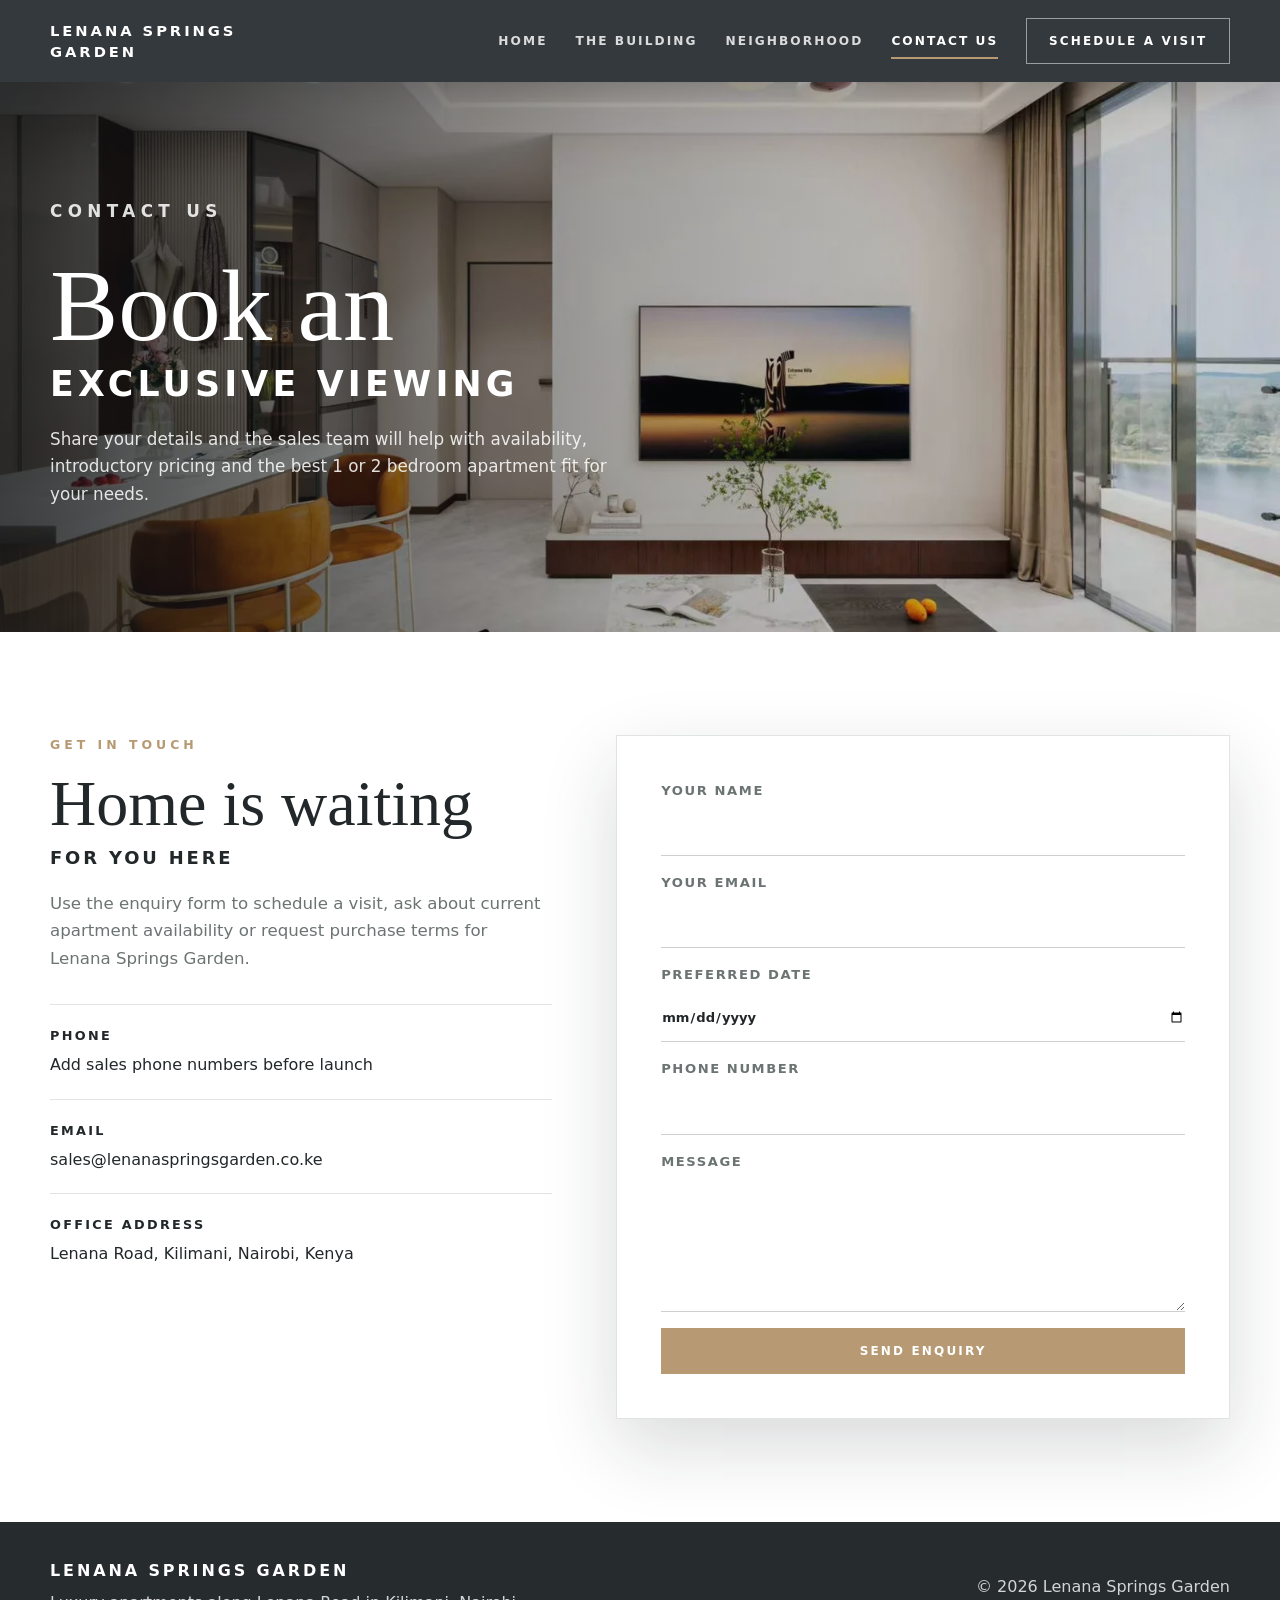
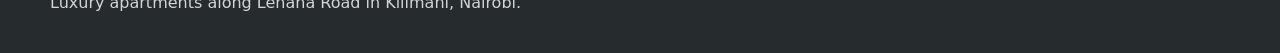
==== contact.html @ bd68e7f4 "Initial commit" ====
<!doctype html>
<html lang="en">
<head>
  <meta charset="utf-8">
  <meta name="viewport" content="width=device-width,initial-scale=1">
  <title>Contact Us - Lenana Springs Garden</title>
  <meta name="description" content="Contact the Lenana Springs Garden sales team to book a viewing, request availability or learn more about apartments on Lenana Road in Kilimani, Nairobi.">
  <meta name="robots" content="index, follow">
  <link rel="canonical" href="https://lenanaspringsgarden.co.ke/contact.html">
  <meta property="og:title" content="Contact Us - Lenana Springs Garden">
  <meta property="og:description" content="Book a viewing or contact sales for Lenana Springs Garden apartments in Kilimani.">
  <meta property="og:image" content="https://lenanaspringsgarden.co.ke/assets/images/living_room.webp">
  <meta property="og:type" content="website">
  <meta name="twitter:card" content="summary_large_image">
  <link rel="preload" as="image" href="assets/images/tv_area.webp" imagesrcset="assets/images/tv_area-800.webp 800w, assets/images/tv_area.webp 1600w" imagesizes="100vw">
  <link rel="icon" href="favicon.svg" type="image/svg+xml">
  <link rel="stylesheet" href="styles.css">
</head>
<body>
  <header class="site-header">
    <div class="wrap header-inner">
      <a class="brand" href="index.html">Lenana Springs Garden</a>
      <nav class="nav" id="mainNav" aria-label="Main navigation">
        <a href="index.html">Home</a>
        <a href="the-building.html">The Building</a>
        <a href="neighborhood.html">Neighborhood</a>
        <a href="contact.html" class="active">Contact Us</a>
      </nav>
      <div class="header-actions">
        <a class="button button-outline" href="#enquiry">Schedule a Visit</a>
        <button id="navToggle" class="nav-toggle" type="button" aria-label="Toggle navigation" aria-controls="mainNav" aria-expanded="false">
          <span></span><span></span><span></span>
        </button>
      </div>
    </div>
  </header>

  <main>
    <section class="page-hero">
      <div class="hero-media">
        <img src="assets/images/tv_area.webp" srcset="assets/images/tv_area-800.webp 800w, assets/images/tv_area.webp 1600w" sizes="100vw" width="1600" height="900" decoding="async" fetchpriority="high" alt="Lenana Springs Garden lounge area">
      </div>
      <div class="wrap">
        <div class="hero-content">
          <p class="eyebrow">Contact Us</p>
          <h1>Book an <span>exclusive viewing</span></h1>
          <p>Share your details and the sales team will help with availability, introductory pricing and the best 1 or 2 bedroom apartment fit for your needs.</p>
        </div>
      </div>
    </section>

    <section class="section section-alt" id="enquiry">
      <div class="wrap contact-panel">
        <div>
          <p class="eyebrow">Get in Touch</p>
          <h2 class="section-title">Home is waiting <span>for you here</span></h2>
          <p class="lede">Use the enquiry form to schedule a visit, ask about current apartment availability or request purchase terms for Lenana Springs Garden.</p>
          <div class="contact-details">
            <div>
              <strong>Phone</strong>
              <span>Add sales phone numbers before launch</span>
            </div>
            <div>
              <strong>Email</strong>
              <span>sales@lenanaspringsgarden.co.ke</span>
            </div>
            <div>
              <strong>Office Address</strong>
              <span>Lenana Road, Kilimani, Nairobi, Kenya</span>
            </div>
          </div>
        </div>
        <form class="contact-form">
          <label>Your Name<input name="name" autocomplete="name" required></label>
          <label>Your Email<input name="email" type="email" autocomplete="email" required></label>
          <label>Preferred Date<input name="date" type="date"></label>
          <label>Phone Number<input name="phone" autocomplete="tel"></label>
          <label>Message<textarea name="message"></textarea></label>
          <button type="submit" class="button button-primary">Send Enquiry</button>
        </form>
      </div>
    </section>
  </main>

  <footer class="site-footer">
    <div class="wrap footer-inner">
      <div>
        <p class="footer-brand">Lenana Springs Garden</p>
        <span>Luxury apartments along Lenana Road in Kilimani, Nairobi.</span>
      </div>
      <span>© 2026 Lenana Springs Garden</span>
    </div>
  </footer>

  <script src="script.js"></script>
</body>
</html>
---- styles.css ----
:root {
  --ink: #22272a;
  --muted: #6c7373;
  --paper: #f6f2ea;
  --paper-deep: #ebe3d6;
  --white: #fff;
  --charcoal: #353b3f;
  --charcoal-2: #262b2e;
  --gold: #b79a73;
  --gold-dark: #917553;
  --line: rgba(34, 39, 42, 0.13);
  --shadow: 0 28px 70px rgba(24, 28, 31, 0.16);
  --max: 1180px;
}

* { box-sizing: border-box; }

html { scroll-behavior: smooth; }

body {
  margin: 0;
  color: var(--ink);
  background: var(--paper);
  font-family: "Montserrat", "Avenir Next", Inter, system-ui, -apple-system, BlinkMacSystemFont, "Segoe UI", sans-serif;
  line-height: 1.65;
}

body.modal-lock { overflow: hidden; }

img { display: block; width: 100%; max-width: 100%; }
a { color: inherit; text-decoration: none; }
button, input, textarea { font: inherit; }

.wrap {
  width: min(var(--max), calc(100% - 40px));
  margin: 0 auto;
}

.site-header {
  position: sticky;
  top: 0;
  z-index: 30;
  background: rgba(48, 54, 58, 0.98);
  color: var(--white);
  box-shadow: 0 12px 38px rgba(0, 0, 0, 0.18);
}

.header-inner {
  min-height: 82px;
  display: flex;
  align-items: center;
  gap: 28px;
}

.brand {
  max-width: 240px;
  font-size: 0.92rem;
  font-weight: 800;
  letter-spacing: 0.2em;
  line-height: 1.45;
  text-transform: uppercase;
}

.nav {
  margin-left: auto;
  display: flex;
  align-items: center;
  gap: 28px;
}

.nav a {
  position: relative;
  padding: 30px 0;
  font-size: 0.76rem;
  font-weight: 800;
  letter-spacing: 0.17em;
  text-transform: uppercase;
  color: rgba(255, 255, 255, 0.82);
}

.nav a::after {
  content: "";
  position: absolute;
  left: 0;
  right: 0;
  bottom: 22px;
  height: 2px;
  transform: scaleX(0);
  transform-origin: left;
  background: var(--gold);
  transition: transform 0.22s ease;
}

.nav a:hover,
.nav a:focus,
.nav a.active { color: var(--white); }

.nav a:hover::after,
.nav a:focus::after,
.nav a.active::after { transform: scaleX(1); }

.header-actions {
  display: flex;
  align-items: center;
  gap: 14px;
}

.button {
  min-height: 46px;
  display: inline-flex;
  align-items: center;
  justify-content: center;
  gap: 8px;
  border: 1px solid transparent;
  border-radius: 0;
  padding: 0.9rem 1.35rem;
  cursor: pointer;
  font-weight: 800;
  font-size: 0.75rem;
  letter-spacing: 0.18em;
  line-height: 1;
  text-transform: uppercase;
  transition: background 0.22s ease, color 0.22s ease, border-color 0.22s ease, transform 0.22s ease;
}

.button:hover { transform: translateY(-1px); }
.button-primary { background: var(--gold); border-color: var(--gold); color: var(--white); }
.button-primary:hover { background: var(--gold-dark); border-color: var(--gold-dark); }
.button-outline { background: transparent; border-color: rgba(255, 255, 255, 0.5); color: var(--white); }
.button-outline:hover { background: var(--white); color: var(--charcoal); }
.button-dark { background: var(--charcoal); border-color: var(--charcoal); color: var(--white); }
.button-dark:hover { background: var(--charcoal-2); }

.nav-toggle {
  display: none;
  width: 46px;
  height: 46px;
  border: 1px solid rgba(255, 255, 255, 0.28);
  background: transparent;
  color: var(--white);
  cursor: pointer;
}

.nav-toggle span {
  display: block;
  width: 18px;
  height: 2px;
  margin: 4px auto;
  background: currentColor;
}

.hero {
  position: relative;
  min-height: calc(100vh - 82px);
  display: grid;
  align-items: center;
  overflow: hidden;
  color: var(--white);
  background: var(--charcoal);
}

.hero-media {
  position: absolute;
  inset: 0;
}

.hero-media img {
  height: 100%;
  object-fit: cover;
}

.hero-media::after {
  content: "";
  position: absolute;
  inset: 0;
  background: linear-gradient(90deg, rgba(16, 20, 22, 0.78), rgba(16, 20, 22, 0.35) 48%, rgba(16, 20, 22, 0.08));
}

.hero-content {
  position: relative;
  z-index: 1;
  padding: 8vw 0 10vw;
  max-width: 720px;
}

.eyebrow {
  margin: 0 0 18px;
  color: var(--gold);
  font-size: 0.78rem;
  font-weight: 900;
  letter-spacing: 0.32em;
  text-transform: uppercase;
}

.hero h1,
.page-hero h1 {
  margin: 0;
  font-family: Georgia, "Times New Roman", serif;
  font-size: clamp(3.6rem, 8vw, 7.7rem);
  line-height: 0.92;
  font-weight: 500;
  letter-spacing: 0;
}

.hero h1 span,
.page-hero h1 span {
  display: block;
  margin-top: 14px;
  font-family: "Montserrat", Inter, system-ui, sans-serif;
  font-size: 0.34em;
  font-weight: 900;
  letter-spacing: 0.12em;
  text-transform: uppercase;
}

.hero p,
.page-hero p {
  max-width: 580px;
  margin: 26px 0 34px;
  color: rgba(255, 255, 255, 0.86);
  font-size: 1.05rem;
}

.hero-strip {
  position: absolute;
  left: 0;
  right: 0;
  bottom: 0;
  z-index: 2;
  background: rgba(246, 242, 234, 0.96);
  color: var(--ink);
  border-top: 1px solid rgba(255, 255, 255, 0.45);
}

.hero-strip .wrap {
  min-height: 82px;
  display: grid;
  grid-template-columns: repeat(3, 1fr);
  gap: 1px;
}

.strip-item {
  padding: 20px 28px;
  border-left: 1px solid var(--line);
}

.strip-item:last-child { border-right: 1px solid var(--line); }
.strip-item strong { display: block; font-size: 0.78rem; letter-spacing: 0.2em; text-transform: uppercase; }
.strip-item span { color: var(--muted); font-size: 0.92rem; }

.section {
  padding: clamp(72px, 8vw, 118px) 0;
}

.section-alt { background: var(--white); }
.section-deep { background: var(--charcoal); color: var(--white); }

.split {
  display: grid;
  grid-template-columns: 0.85fr 1.15fr;
  gap: clamp(36px, 6vw, 88px);
  align-items: center;
}

.split.reverse { grid-template-columns: 1.12fr 0.88fr; }

.section-title {
  margin: 0 0 24px;
  font-family: Georgia, "Times New Roman", serif;
  font-size: clamp(2.65rem, 5vw, 5.2rem);
  line-height: 0.96;
  font-weight: 500;
  letter-spacing: 0;
}

.section-title span {
  display: block;
  margin-top: 14px;
  font-family: "Montserrat", Inter, system-ui, sans-serif;
  font-size: 0.28em;
  font-weight: 900;
  letter-spacing: 0.16em;
  text-transform: uppercase;
}

.lede {
  max-width: 680px;
  color: var(--muted);
  font-size: 1.04rem;
}

.section-deep .lede { color: rgba(255, 255, 255, 0.78); }

.media-stack {
  display: grid;
  grid-template-columns: 1fr 0.72fr;
  gap: 18px;
  align-items: end;
}

.media-stack img,
.feature-image,
.gallery-grid img {
  height: 100%;
  object-fit: cover;
  box-shadow: var(--shadow);
}

.media-stack img:first-child { aspect-ratio: 4 / 5; }
.media-stack img:last-child { aspect-ratio: 4 / 3; transform: translateY(34px); }

.feature-list {
  display: grid;
  grid-template-columns: repeat(2, minmax(0, 1fr));
  gap: 1px;
  margin-top: 38px;
  background: rgba(255, 255, 255, 0.18);
  border: 1px solid rgba(255, 255, 255, 0.18);
}

.feature-list li {
  list-style: none;
  min-height: 82px;
  display: flex;
  align-items: center;
  padding: 18px 22px;
  background: var(--charcoal);
  font-weight: 800;
  color: rgba(255, 255, 255, 0.92);
}

.residence-grid {
  display: grid;
  grid-template-columns: repeat(3, minmax(0, 1fr));
  gap: 24px;
  margin-top: 42px;
}

.residence-card {
  background: var(--white);
  border: 1px solid var(--line);
  box-shadow: 0 20px 50px rgba(25, 29, 31, 0.08);
}

.residence-card img {
  aspect-ratio: 16 / 10;
  object-fit: cover;
}

.residence-card-body {
  padding: 26px;
}

.residence-card h3 {
  margin: 0 0 16px;
  font-family: Georgia, "Times New Roman", serif;
  font-size: 2rem;
  line-height: 1;
  font-weight: 500;
}

.specs {
  display: grid;
  gap: 10px;
  margin: 0 0 22px;
  padding: 0;
}

.specs li {
  display: flex;
  justify-content: space-between;
  gap: 16px;
  border-bottom: 1px solid var(--line);
  padding-bottom: 10px;
  list-style: none;
  color: var(--muted);
  font-size: 0.85rem;
  text-transform: uppercase;
  letter-spacing: 0.08em;
}

.specs strong { color: var(--ink); }

.gallery-grid {
  display: grid;
  grid-template-columns: 1.1fr 0.9fr 1fr;
  gap: 18px;
  margin-top: 42px;
}

.gallery-grid img { aspect-ratio: 1 / 1; }
.gallery-grid img:nth-child(2) { aspect-ratio: 1 / 1.35; }

.page-hero {
  position: relative;
  min-height: 58vh;
  display: grid;
  align-items: end;
  overflow: hidden;
  color: var(--white);
  background: var(--charcoal);
}

.page-hero .hero-content { padding: 7vw 0; }

.contact-panel {
  display: grid;
  grid-template-columns: 0.9fr 1.1fr;
  gap: clamp(34px, 5vw, 72px);
  align-items: start;
}

.contact-details {
  display: grid;
  gap: 20px;
  margin-top: 32px;
}

.contact-details div {
  padding-top: 20px;
  border-top: 1px solid var(--line);
}

.contact-details strong {
  display: block;
  margin-bottom: 6px;
  font-size: 0.8rem;
  letter-spacing: 0.18em;
  text-transform: uppercase;
}

.contact-form {
  display: grid;
  gap: 16px;
  padding: clamp(26px, 4vw, 44px);
  background: var(--white);
  border: 1px solid var(--line);
  box-shadow: var(--shadow);
}

.contact-form label {
  display: grid;
  gap: 8px;
  color: var(--muted);
  font-size: 0.82rem;
  font-weight: 800;
  letter-spacing: 0.12em;
  text-transform: uppercase;
}

.contact-form input,
.contact-form textarea {
  width: 100%;
  border: 0;
  border-bottom: 1px solid rgba(34, 39, 42, 0.22);
  border-radius: 0;
  background: transparent;
  padding: 12px 0;
  color: var(--ink);
  outline: none;
}

.contact-form input:focus,
.contact-form textarea:focus { border-color: var(--gold); }
.contact-form textarea { min-height: 132px; resize: vertical; }

.site-footer {
  background: var(--charcoal-2);
  color: rgba(255, 255, 255, 0.8);
  padding: 36px 0;
}

.footer-inner {
  display: flex;
  justify-content: space-between;
  gap: 24px;
  align-items: center;
}

.footer-brand {
  margin: 0 0 6px;
  color: var(--white);
  font-weight: 900;
  letter-spacing: 0.18em;
  text-transform: uppercase;
}

.modal {
  position: fixed;
  inset: 0;
  z-index: 100;
  display: none;
  align-items: center;
  justify-content: center;
  padding: 20px;
}

.modal.open { display: flex; }

.modal-backdrop {
  position: absolute;
  inset: 0;
  background: rgba(18, 22, 24, 0.72);
  backdrop-filter: blur(6px);
}

.modal-content {
  position: relative;
  z-index: 1;
  width: min(620px, 100%);
  max-height: calc(100vh - 40px);
  overflow: auto;
  background: var(--paper);
  box-shadow: 0 40px 100px rgba(0, 0, 0, 0.32);
}

.modal-header {
  display: flex;
  justify-content: space-between;
  gap: 24px;
  padding: 30px 34px 0;
}

.modal-header h2 {
  margin: 0 0 16px;
  font-family: Georgia, "Times New Roman", serif;
  font-size: 2.4rem;
  line-height: 1;
  font-weight: 500;
}

.modal-close {
  width: 42px;
  height: 42px;
  border: 1px solid var(--line);
  background: var(--white);
  cursor: pointer;
  color: var(--ink);
  font-size: 1.5rem;
}

.modal .contact-form {
  box-shadow: none;
  border: 0;
  background: transparent;
  padding-top: 12px;
}

@media (max-width: 980px) {
  .header-inner { min-height: 72px; }
  .nav {
    position: absolute;
    top: 100%;
    left: 20px;
    right: 20px;
    display: none;
    flex-direction: column;
    align-items: stretch;
    gap: 0;
    padding: 10px 18px 18px;
    background: rgba(48, 54, 58, 0.98);
  }

  .nav.open { display: flex; }
  .nav a { padding: 16px 0; }
  .nav a::after { bottom: 10px; }
  .nav-toggle { display: block; }
  .header-actions { margin-left: auto; }
  .header-actions .button { display: none; }
  .hero { min-height: 760px; }
  .hero-strip .wrap,
  .split,
  .split.reverse,
  .contact-panel { grid-template-columns: 1fr; }
  .strip-item { border-right: 1px solid var(--line); }
  .media-stack,
  .residence-grid,
  .gallery-grid { grid-template-columns: 1fr 1fr; }
}

@media (max-width: 680px) {
  .wrap { width: min(100% - 28px, var(--max)); }
  .brand { font-size: 0.76rem; letter-spacing: 0.14em; }
  .hero { min-height: 720px; }
  .hero-content { padding-bottom: 250px; }
  .hero-media::after { background: linear-gradient(180deg, rgba(16, 20, 22, 0.78), rgba(16, 20, 22, 0.32)); }
  .hero-strip .wrap,
  .feature-list,
  .media-stack,
  .residence-grid,
  .gallery-grid { grid-template-columns: 1fr; }
  .media-stack img:last-child { transform: none; }
  .section { padding: 64px 0; }
  .footer-inner { flex-direction: column; align-items: flex-start; }
  .modal-header { padding: 24px 24px 0; }
  .modal .contact-form { padding: 18px 24px 28px; }
}
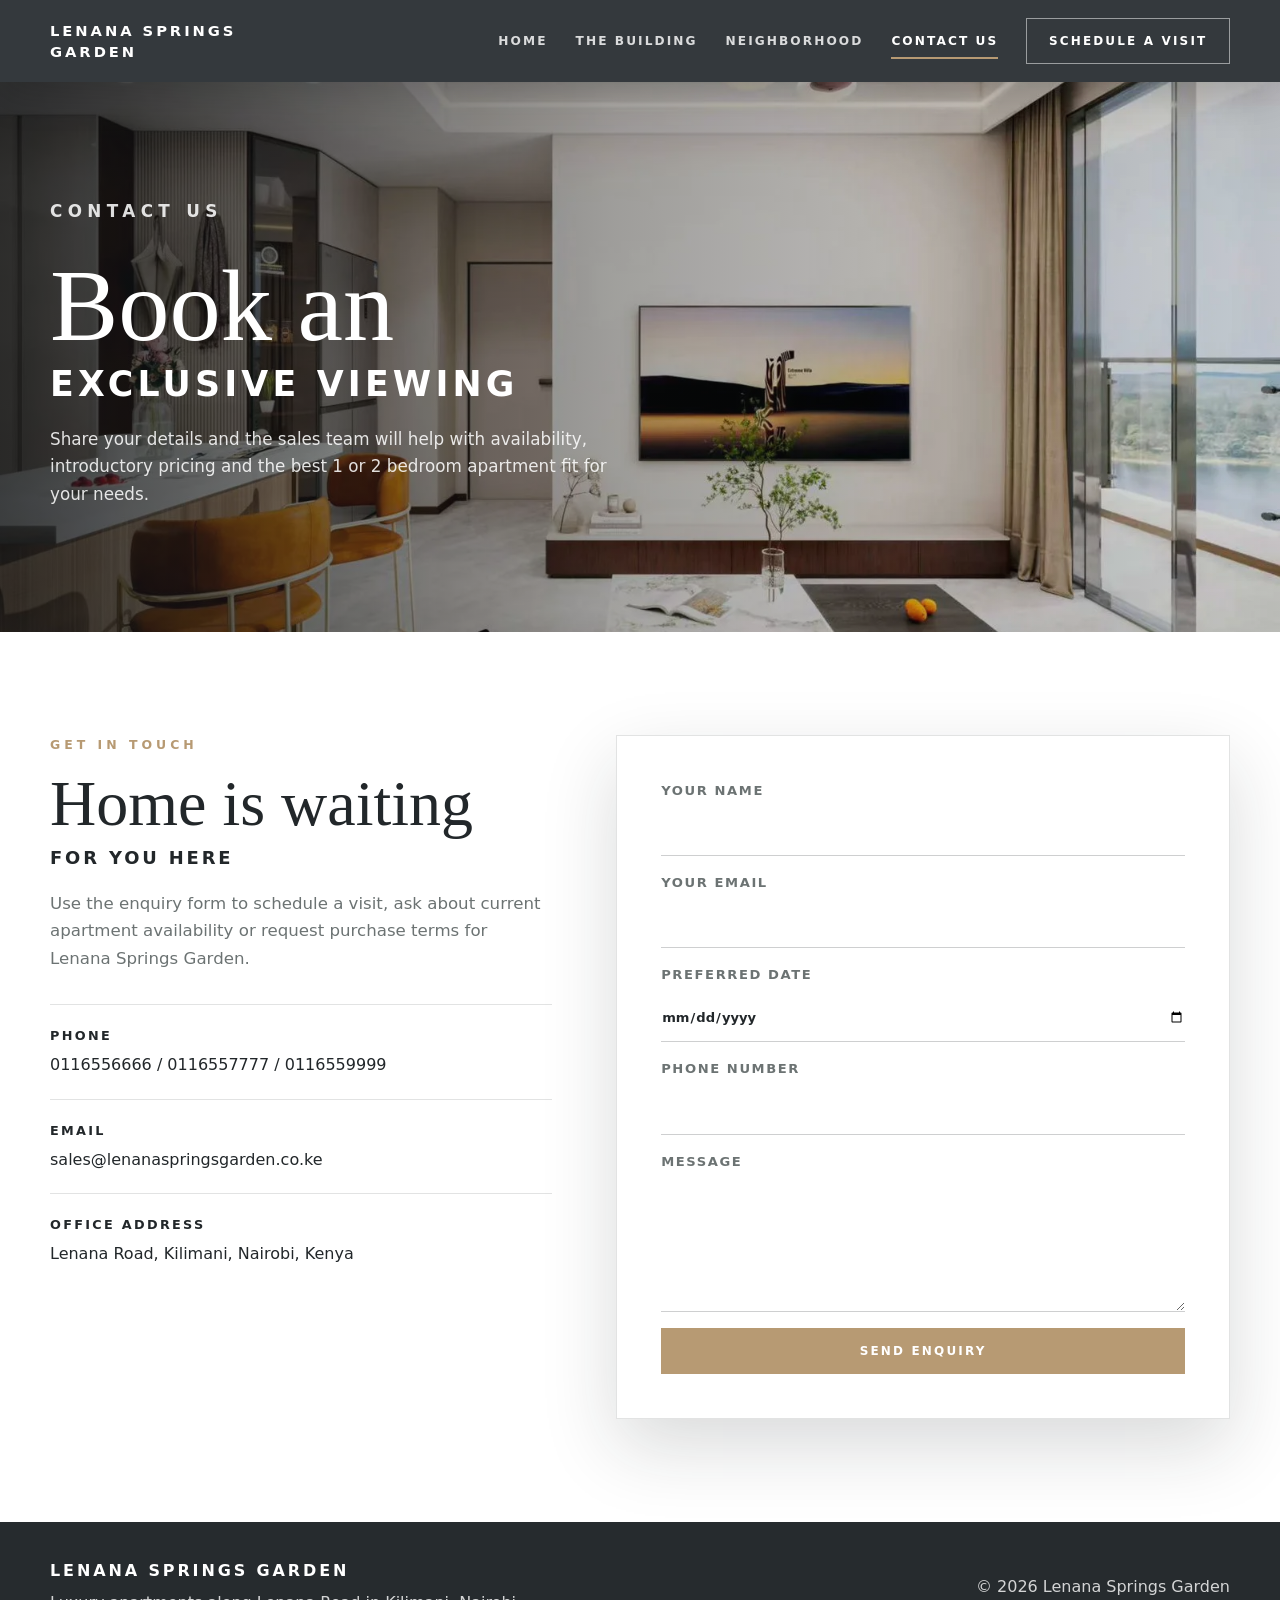
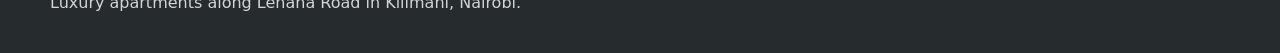
==== commit 9c2ed06e: "Client recommendations" ====
--- a/contact.html
+++ b/contact.html
@@ -15,6 +15,27 @@
   <link rel="preload" as="image" href="assets/images/tv_area.webp" imagesrcset="assets/images/tv_area-800.webp 800w, assets/images/tv_area.webp 1600w" imagesizes="100vw">
   <link rel="icon" href="favicon.svg" type="image/svg+xml">
   <link rel="stylesheet" href="styles.css">
+  <script type="application/ld+json">
+  {
+    "@context": "https://schema.org",
+    "@type": "ContactPage",
+    "name": "Contact Lenana Springs Garden",
+    "url": "https://lenanaspringsgarden.co.ke/contact.html",
+    "about": {
+      "@type": "ApartmentComplex",
+      "name": "Lenana Springs Garden",
+      "email": "sales@lenanaspringsgarden.co.ke",
+      "telephone": ["0116556666", "0116557777", "0116559999"],
+      "address": {
+        "@type": "PostalAddress",
+        "streetAddress": "Lenana Road",
+        "addressLocality": "Kilimani",
+        "addressRegion": "Nairobi",
+        "addressCountry": "KE"
+      }
+    }
+  }
+  </script>
 </head>
 <body>
   <header class="site-header">
@@ -58,7 +79,7 @@
           <div class="contact-details">
             <div>
               <strong>Phone</strong>
-              <span>Add sales phone numbers before launch</span>
+              <span><a href="tel:0116556666">0116556666</a> / <a href="tel:0116557777">0116557777</a> / <a href="tel:0116559999">0116559999</a></span>
             </div>
             <div>
               <strong>Email</strong>
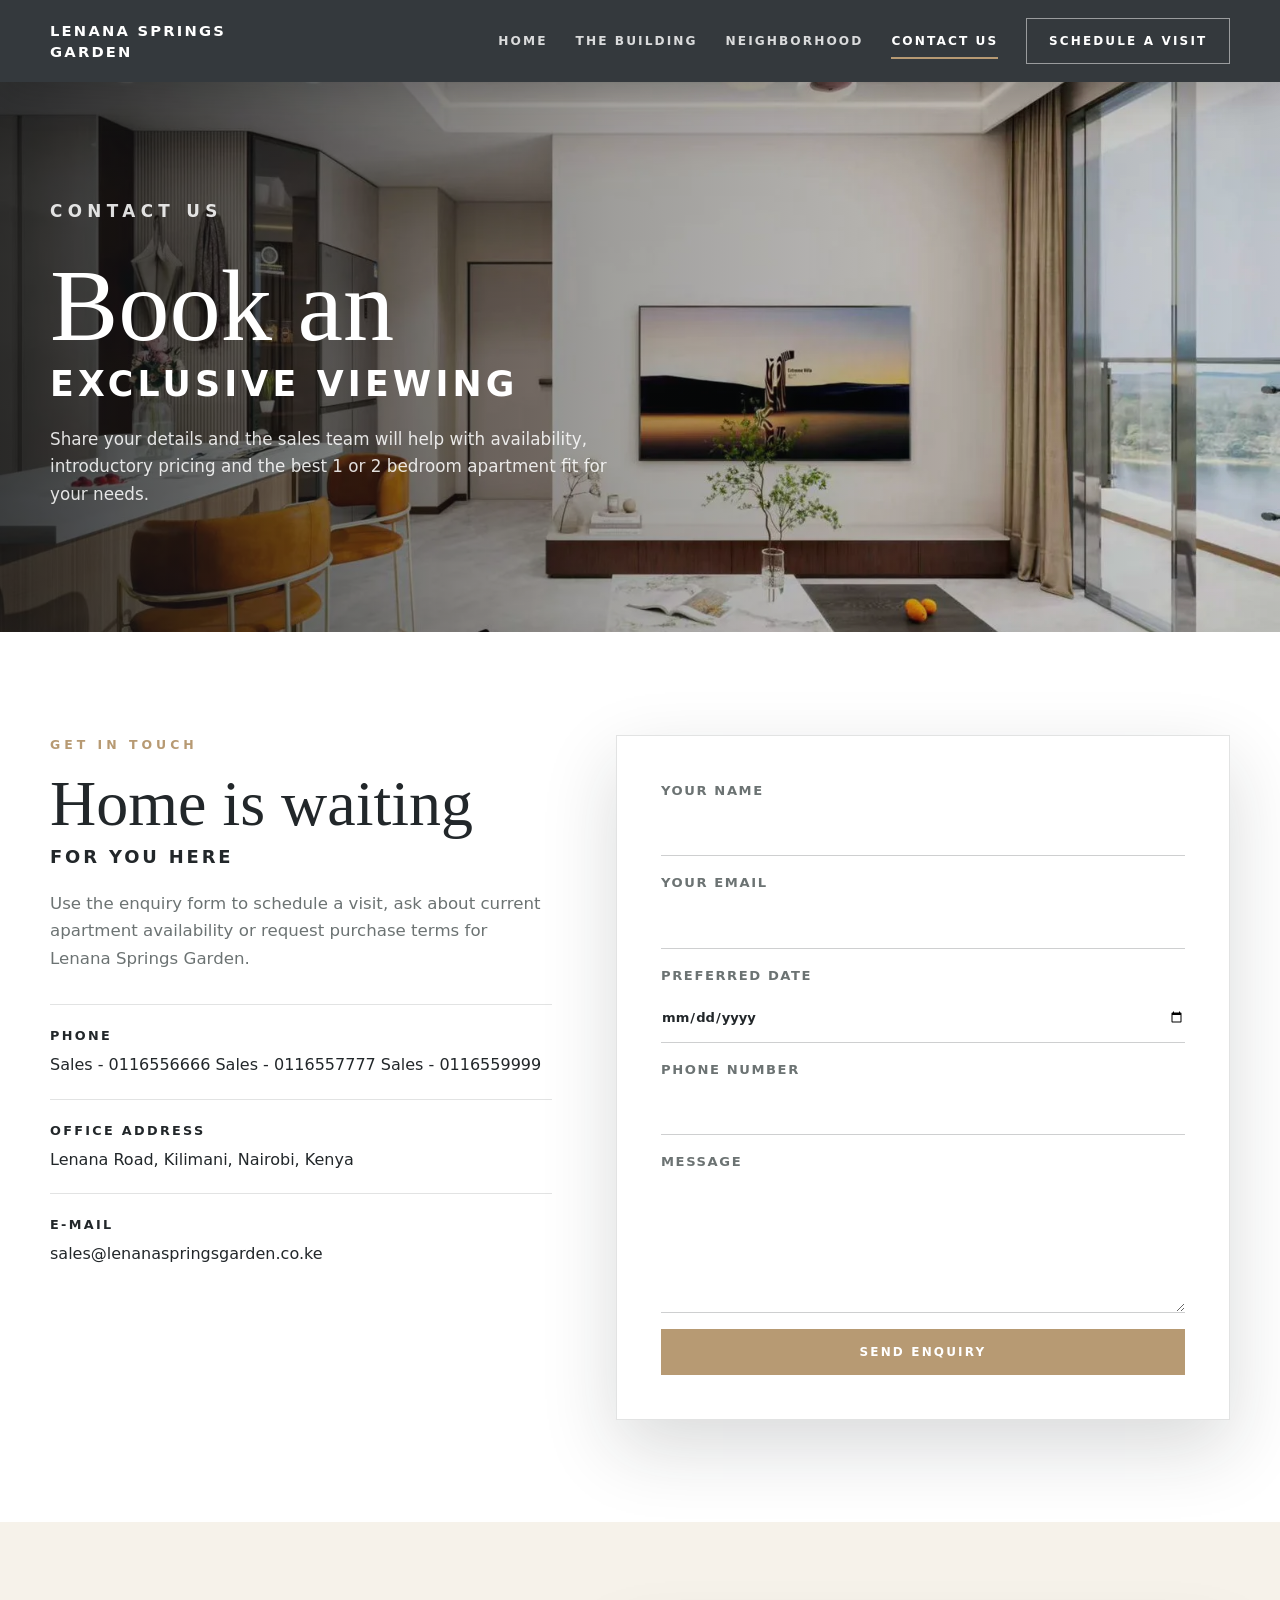
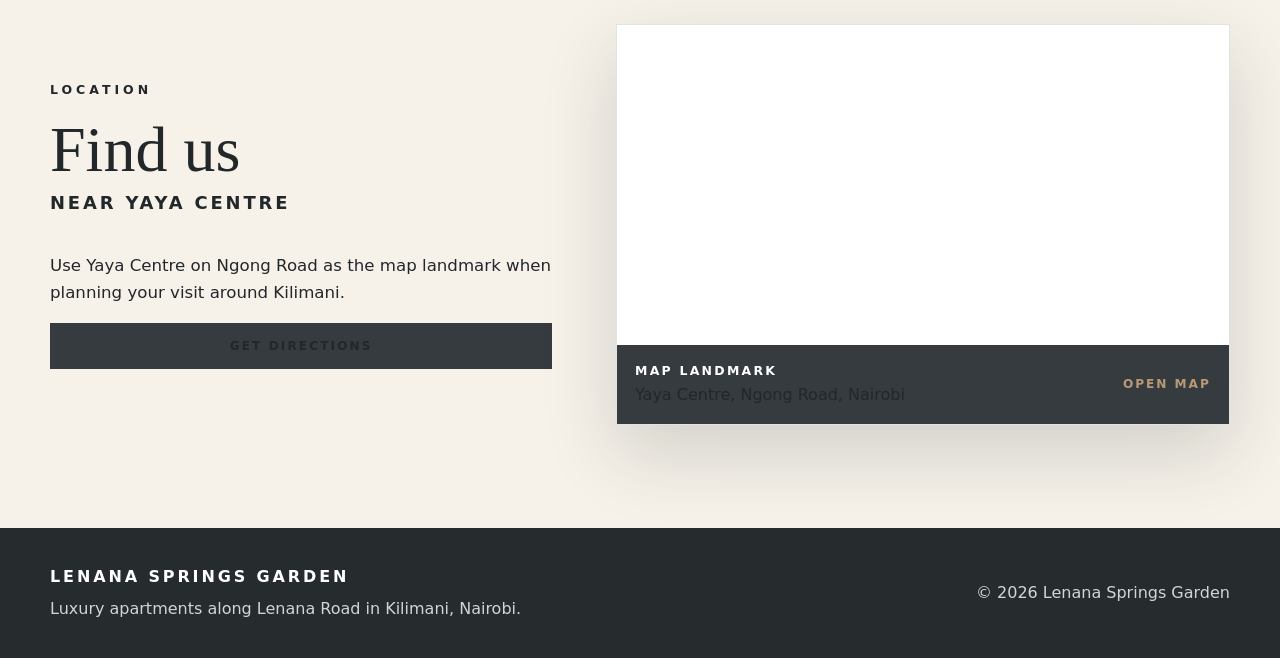
==== commit 486eaeab: "Adds responsiveness" ====
--- a/contact.html
+++ b/contact.html
@@ -79,15 +79,19 @@
           <div class="contact-details">
             <div>
               <strong>Phone</strong>
-              <span><a href="tel:0116556666">0116556666</a> / <a href="tel:0116557777">0116557777</a> / <a href="tel:0116559999">0116559999</a></span>
-            </div>
-            <div>
-              <strong>Email</strong>
-              <span>sales@lenanaspringsgarden.co.ke</span>
+              <span class="contact-list">
+                <a href="tel:+254116556666">Sales - 0116556666</a>
+                <a href="tel:+254116557777">Sales - 0116557777</a>
+                <a href="tel:+254116559999">Sales - 0116559999</a>
+              </span>
             </div>
             <div>
               <strong>Office Address</strong>
               <span>Lenana Road, Kilimani, Nairobi, Kenya</span>
+            </div>
+            <div>
+              <strong>E-mail</strong>
+              <span><a href="mailto:sales@lenanaspringsgarden.co.ke">sales@lenanaspringsgarden.co.ke</a></span>
             </div>
           </div>
         </div>
@@ -99,6 +103,27 @@
           <label>Message<textarea name="message"></textarea></label>
           <button type="submit" class="button button-primary">Send Enquiry</button>
         </form>
+      </div>
+    </section>
+
+    <section class="section">
+      <div class="wrap contact-showcase">
+        <div class="contact-copy">
+          <p class="eyebrow">Location</p>
+          <h2 class="section-title">Find us <span>near Yaya Centre</span></h2>
+          <p class="lede">Use Yaya Centre on Ngong Road as the map landmark when planning your visit around Kilimani.</p>
+          <a class="button button-dark" href="https://www.google.com/maps/search/?api=1&query=Yaya%20Centre%2C%20Ngong%20Road%2C%20Nairobi%2C%20Kenya" target="_blank" rel="noopener">Get Directions</a>
+        </div>
+        <div class="map-panel" data-reveal="right">
+          <iframe title="Map to Yaya Centre on Ngong Road, Nairobi" loading="lazy" referrerpolicy="no-referrer-when-downgrade" src="https://www.google.com/maps?q=Yaya%20Centre%2C%20Ngong%20Road%2C%20Nairobi%2C%20Kenya&output=embed"></iframe>
+          <div class="map-caption">
+            <div>
+              <strong>Map Landmark</strong>
+              <span>Yaya Centre, Ngong Road, Nairobi</span>
+            </div>
+            <a href="https://www.google.com/maps/search/?api=1&query=Yaya%20Centre%2C%20Ngong%20Road%2C%20Nairobi%2C%20Kenya" target="_blank" rel="noopener">Open Map</a>
+          </div>
+        </div>
       </div>
     </section>
   </main>
--- a/styles.css
+++ b/styles.css
@@ -15,10 +15,15 @@
 
 * { box-sizing: border-box; }
 
-html { scroll-behavior: smooth; }
+html {
+  scroll-behavior: smooth;
+  overflow-x: hidden;
+}
 
 body {
   margin: 0;
+  overflow-x: hidden;
+  max-width: 100%;
   color: var(--ink);
   background: var(--paper);
   font-family: "Montserrat", "Avenir Next", Inter, system-ui, -apple-system, BlinkMacSystemFont, "Segoe UI", sans-serif;
@@ -53,12 +58,13 @@
 }
 
 .brand {
-  max-width: 240px;
+  max-width: 180px;
   font-size: 0.92rem;
   font-weight: 800;
-  letter-spacing: 0.2em;
+  letter-spacing: 0.15em;
   line-height: 1.45;
   text-transform: uppercase;
+  word-break: break-word;
 }
 
 .nav {
@@ -230,6 +236,7 @@
   background: rgba(246, 242, 234, 0.96);
   color: var(--ink);
   border-top: 1px solid rgba(255, 255, 255, 0.45);
+  width: 100%;
 }
 
 .hero-strip .wrap {
@@ -237,16 +244,19 @@
   display: grid;
   grid-template-columns: repeat(3, 1fr);
   gap: 1px;
+  width: min(var(--max), calc(100% - 40px));
 }
 
 .strip-item {
-  padding: 20px 28px;
+  padding: 16px 14px;
   border-left: 1px solid var(--line);
+  min-width: 0;
+  overflow: hidden;
 }
 
 .strip-item:last-child { border-right: 1px solid var(--line); }
-.strip-item strong { display: block; font-size: 0.78rem; letter-spacing: 0.2em; text-transform: uppercase; }
-.strip-item span { color: var(--muted); font-size: 0.92rem; }
+.strip-item strong { display: block; font-size: 0.72rem; letter-spacing: 0.14em; text-transform: uppercase; white-space: nowrap; overflow: hidden; text-overflow: ellipsis; }
+.strip-item span { color: var(--muted); font-size: 0.82rem; display: block; white-space: nowrap; overflow: hidden; text-overflow: ellipsis; }
 
 .section {
   padding: clamp(72px, 8vw, 118px) 0;
@@ -291,6 +301,54 @@
 
 .section-deep .lede { color: rgba(255, 255, 255, 0.78); }
 
+.section .eyebrow,
+.section .section-title,
+.section .lede,
+.section .button,
+.feature-list,
+.residence-card,
+.contact-form,
+[data-reveal] {
+  opacity: 0;
+  transform: translateY(34px);
+  transition:
+    opacity 0.75s ease,
+    transform 0.75s cubic-bezier(0.2, 0.65, 0.2, 1);
+  transition-delay: var(--reveal-delay, 0ms);
+  will-change: opacity, transform;
+}
+
+.contact-details div {
+  opacity: 1;
+  transform: none;
+  transition:
+    opacity 0.75s ease,
+    transform 0.75s cubic-bezier(0.2, 0.65, 0.2, 1);
+  transition-delay: var(--reveal-delay, 0ms);
+}
+
+[data-reveal="left"] { transform: translateX(-44px); }
+[data-reveal="right"] { transform: translateX(44px); }
+[data-reveal="up"] { transform: translateY(34px); }
+
+.is-visible,
+.is-visible[data-reveal],
+.is-visible .eyebrow,
+.is-visible .section-title,
+.is-visible .lede,
+.is-visible .button,
+.is-visible.feature-list,
+.is-visible.residence-card,
+.is-visible.contact-form {
+  opacity: 1;
+  transform: translate(0, 0);
+}
+
+.section.is-visible .eyebrow { --reveal-delay: 40ms; }
+.section.is-visible .section-title { --reveal-delay: 120ms; }
+.section.is-visible .lede { --reveal-delay: 190ms; }
+.section.is-visible .button { --reveal-delay: 260ms; }
+
 .media-stack {
   display: grid;
   grid-template-columns: 1fr 0.72fr;
@@ -316,17 +374,25 @@
   margin-top: 38px;
   background: rgba(255, 255, 255, 0.18);
   border: 1px solid rgba(255, 255, 255, 0.18);
+  width: 100%;
 }
 
 .feature-list li {
   list-style: none;
-  min-height: 82px;
-  display: flex;
-  align-items: center;
-  padding: 18px 22px;
+  min-height: 72px;
+  display: flex;
+  align-items: center;
+  padding: 14px 18px;
   background: var(--charcoal);
   font-weight: 800;
+  font-size: 0.88rem;
   color: rgba(255, 255, 255, 0.92);
+  word-break: break-word;
+}
+
+.feature-list.is-visible li {
+  animation: featureFade 0.64s ease both;
+  animation-delay: calc(var(--item-index, 0) * 55ms);
 }
 
 .residence-grid {
@@ -334,6 +400,7 @@
   grid-template-columns: repeat(3, minmax(0, 1fr));
   gap: 24px;
   margin-top: 42px;
+  width: 100%;
 }
 
 .residence-card {
@@ -341,6 +408,9 @@
   border: 1px solid var(--line);
   box-shadow: 0 20px 50px rgba(25, 29, 31, 0.08);
 }
+
+.residence-card:nth-child(2) { --reveal-delay: 110ms; }
+.residence-card:nth-child(3) { --reveal-delay: 220ms; }
 
 .residence-card img {
   aspect-ratio: 16 / 10;
@@ -386,9 +456,10 @@
   grid-template-columns: 1.1fr 0.9fr 1fr;
   gap: 18px;
   margin-top: 42px;
-}
-
-.gallery-grid img { aspect-ratio: 1 / 1; }
+  width: 100%;
+}
+
+.gallery-grid img { aspect-ratio: 1 / 1; width: 100%; min-width: 0; }
 .gallery-grid img:nth-child(2) { aspect-ratio: 1 / 1.35; }
 
 .page-hero {
@@ -410,6 +481,19 @@
   align-items: start;
 }
 
+.contact-showcase {
+  display: grid;
+  grid-template-columns: 0.9fr 1.1fr;
+  gap: clamp(34px, 5vw, 72px);
+  align-items: stretch;
+}
+
+.contact-copy {
+  display: flex;
+  flex-direction: column;
+  justify-content: center;
+}
+
 .contact-details {
   display: grid;
   gap: 20px;
@@ -420,6 +504,9 @@
   padding-top: 20px;
   border-top: 1px solid var(--line);
 }
+
+.contact-details div:nth-child(2) { --reveal-delay: 120ms; }
+.contact-details div:nth-child(3) { --reveal-delay: 240ms; }
 
 .contact-details strong {
   display: block;
@@ -427,6 +514,95 @@
   font-size: 0.8rem;
   letter-spacing: 0.18em;
   text-transform: uppercase;
+}
+
+.contact-showcase,
+.contact-showcase * {
+  color: var(--ink);
+}
+
+.contact-details a {
+  color: var(--ink);
+}
+
+.contact-details a:hover,
+.contact-details a:focus {
+  color: var(--gold-dark);
+}
+
+.phone-list {
+  list-style: none;
+  margin: 0;
+  padding: 0;
+  display: grid;
+  gap: 0.85rem;
+}
+
+.phone-list li {
+  display: flex;
+  align-items: center;
+  gap: 1rem;
+  color: var(--ink);
+}
+
+.phone-icon {
+  display: inline-flex;
+  align-items: center;
+  justify-content: center;
+  width: 34px;
+  height: 34px;
+  border-radius: 999px;
+  background: var(--paper-deep);
+  color: var(--gold-dark);
+  font-size: 1rem;
+}
+
+.map-panel {
+  min-height: 400px;
+  display: grid;
+  grid-template-rows: 1fr auto;
+  background: var(--white);
+  border: 1px solid var(--line);
+  box-shadow: var(--shadow);
+  overflow: hidden;
+  width: 100%;
+}
+
+.map-panel iframe {
+  width: 100%;
+  height: 100%;
+  min-height: 320px;
+  border: 0;
+  filter: grayscale(0.15) contrast(1.05);
+  display: block;
+}
+
+.map-caption {
+  display: flex;
+  justify-content: space-between;
+  gap: 14px;
+  align-items: center;
+  padding: 16px 18px;
+  background: var(--charcoal);
+  color: rgba(255, 255, 255, 0.84);
+  flex-wrap: wrap;
+}
+
+.map-caption strong {
+  display: block;
+  color: var(--white);
+  font-size: 0.78rem;
+  letter-spacing: 0.18em;
+  text-transform: uppercase;
+}
+
+.map-caption a {
+  color: var(--gold);
+  font-size: 0.76rem;
+  font-weight: 900;
+  letter-spacing: 0.16em;
+  text-transform: uppercase;
+  white-space: nowrap;
 }
 
 .contact-form {
@@ -492,7 +668,7 @@
   display: none;
   align-items: center;
   justify-content: center;
-  padding: 20px;
+  padding: 16px;
 }
 
 .modal.open { display: flex; }
@@ -508,8 +684,9 @@
   position: relative;
   z-index: 1;
   width: min(620px, 100%);
-  max-height: calc(100vh - 40px);
-  overflow: auto;
+  max-height: calc(100vh - 32px);
+  overflow-y: auto;
+  overflow-x: hidden;
   background: var(--paper);
   box-shadow: 0 40px 100px rgba(0, 0, 0, 0.32);
 }
@@ -544,54 +721,151 @@
   border: 0;
   background: transparent;
   padding-top: 12px;
+  opacity: 1;
+  transform: none;
+}
+
+@keyframes featureFade {
+  from {
+    opacity: 0;
+    transform: translateY(16px);
+  }
+  to {
+    opacity: 1;
+    transform: translateY(0);
+  }
+}
+
+@media (prefers-reduced-motion: reduce) {
+  html { scroll-behavior: auto; }
+
+  .section .eyebrow,
+  .section .section-title,
+  .section .lede,
+  .section .button,
+  .feature-list,
+  .feature-list li,
+  .residence-card,
+  .contact-form,
+  [data-reveal] {
+    opacity: 1;
+    transform: none;
+    transition: none;
+    animation: none !important;
+  }
 }
 
 @media (max-width: 980px) {
-  .header-inner { min-height: 72px; }
+  .header-inner { min-height: 72px; gap: 16px; }
   .nav {
     position: absolute;
     top: 100%;
-    left: 20px;
-    right: 20px;
+    left: 0;
+    right: 0;
     display: none;
     flex-direction: column;
     align-items: stretch;
     gap: 0;
     padding: 10px 18px 18px;
     background: rgba(48, 54, 58, 0.98);
+    width: 100%;
   }
 
   .nav.open { display: flex; }
   .nav a { padding: 16px 0; }
   .nav a::after { bottom: 10px; }
-  .nav-toggle { display: block; }
+  .nav-toggle { display: block; flex-shrink: 0; }
   .header-actions { margin-left: auto; }
   .header-actions .button { display: none; }
   .hero { min-height: 760px; }
   .hero-strip .wrap,
   .split,
   .split.reverse,
-  .contact-panel { grid-template-columns: 1fr; }
+  .contact-panel,
+  .contact-showcase { grid-template-columns: 1fr; }
   .strip-item { border-right: 1px solid var(--line); }
-  .media-stack,
-  .residence-grid,
+  .media-stack { grid-template-columns: 1fr 1fr; }
+  .residence-grid { grid-template-columns: 1fr 1fr; }
   .gallery-grid { grid-template-columns: 1fr 1fr; }
+  .gallery-grid img:nth-child(3) { display: none; }
+  .map-panel { min-height: 360px; }
 }
 
 @media (max-width: 680px) {
   .wrap { width: min(100% - 28px, var(--max)); }
-  .brand { font-size: 0.76rem; letter-spacing: 0.14em; }
-  .hero { min-height: 720px; }
-  .hero-content { padding-bottom: 250px; }
+  .brand { font-size: 0.72rem; letter-spacing: 0.1em; max-width: 140px; }
+  .hero { min-height: 640px; }
+  .hero-content { padding-top: 5vw; padding-bottom: 200px; }
   .hero-media::after { background: linear-gradient(180deg, rgba(16, 20, 22, 0.78), rgba(16, 20, 22, 0.32)); }
-  .hero-strip .wrap,
+
+  /* Hero strip — stack vertically on small screens */
+  .hero-strip .wrap {
+    grid-template-columns: 1fr;
+    min-height: auto;
+  }
+  .strip-item {
+    border-left: none;
+    border-right: none;
+    border-top: 1px solid var(--line);
+    padding: 14px 0;
+  }
+  .strip-item:first-child { border-top: none; }
+
+  /* Grids — single column */
   .feature-list,
   .media-stack,
   .residence-grid,
   .gallery-grid { grid-template-columns: 1fr; }
+
+  .gallery-grid img:nth-child(3) { display: block; }
+  .gallery-grid img:nth-child(2) { aspect-ratio: 1 / 1; }
+
   .media-stack img:last-child { transform: none; }
-  .section { padding: 64px 0; }
-  .footer-inner { flex-direction: column; align-items: flex-start; }
-  .modal-header { padding: 24px 24px 0; }
-  .modal .contact-form { padding: 18px 24px 28px; }
-}
+
+  /* Section spacing */
+  .section { padding: 56px 0; }
+
+  /* Residence cards */
+  .residence-card-body { padding: 20px; }
+  .residence-card h3 { font-size: 1.6rem; }
+
+  /* Contact section */
+  .contact-showcase { gap: 36px; }
+  .map-panel { min-height: 300px; }
+  .map-panel iframe { min-height: 260px; }
+  .map-caption { flex-direction: column; align-items: flex-start; gap: 10px; }
+
+  /* Phone list — prevent overflow */
+  .phone-list li { flex-wrap: wrap; gap: 0.6rem; }
+
+  /* Buttons — full width on mobile */
+  .section .button { width: 100%; justify-content: center; }
+
+  /* Footer */
+  .footer-inner { flex-direction: column; align-items: flex-start; gap: 12px; }
+
+  /* Modal */
+  .modal { padding: 12px; }
+  .modal-header { padding: 20px 20px 0; }
+  .modal .contact-form { padding: 16px 20px 24px; }
+  .modal-header h2 { font-size: 1.8rem; }
+
+  /* Section title sizing */
+  .section-title { font-size: clamp(2rem, 7vw, 3.5rem); }
+
+  /* Reveal animations — use translateY only, no translateX which can cause horizontal overflow */
+  [data-reveal="left"],
+  [data-reveal="right"] { transform: translateY(28px); }
+}
+
+@media (max-width: 400px) {
+  .brand { font-size: 0.65rem; letter-spacing: 0.08em; max-width: 120px; }
+  .header-inner { gap: 10px; }
+  .nav-toggle { width: 40px; height: 40px; }
+  .hero { min-height: 580px; }
+  .hero-content { padding-bottom: 180px; }
+  .section-title { font-size: clamp(1.8rem, 8vw, 3rem); }
+  .feature-list li { font-size: 0.82rem; padding: 12px 14px; }
+  .strip-item strong { font-size: 0.68rem; }
+  .strip-item span { font-size: 0.76rem; }
+}
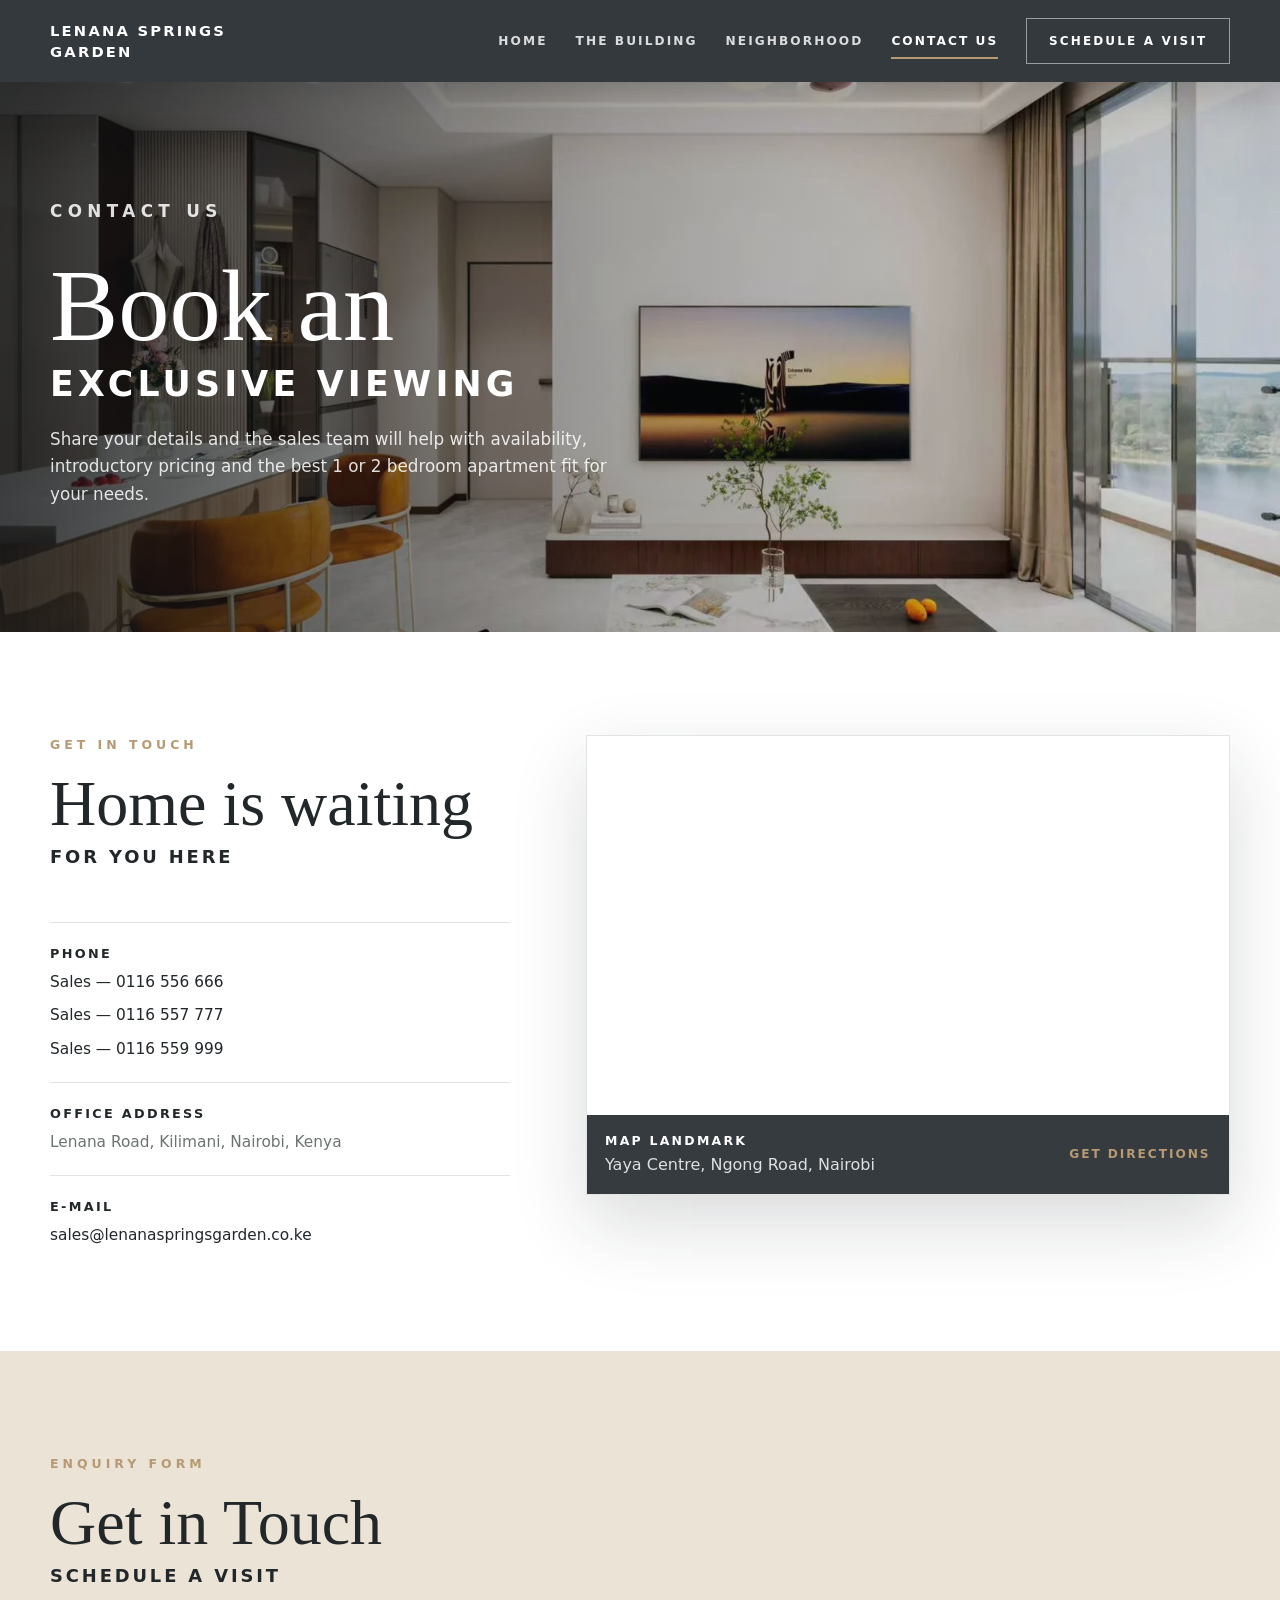
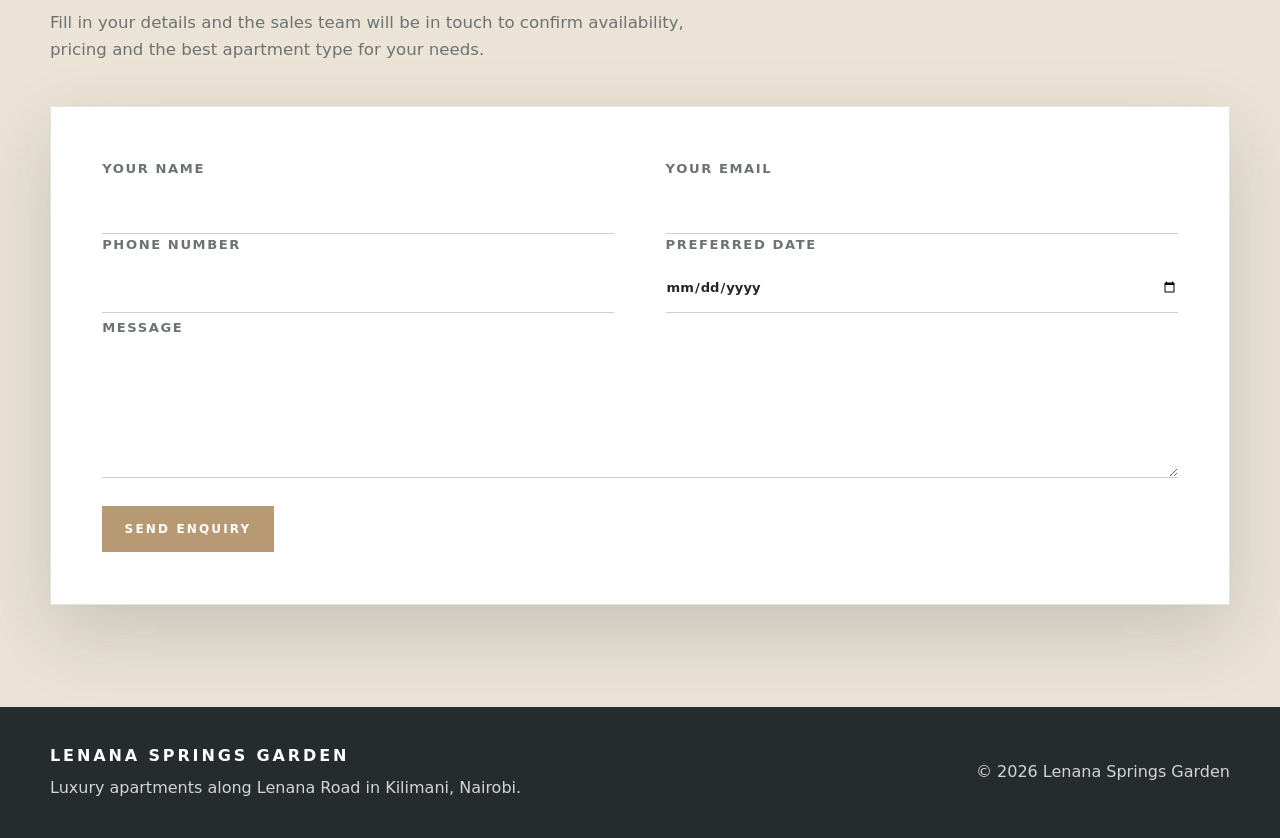
==== commit 63c4343d: "Improve contacts design." ====
--- a/contact.html
+++ b/contact.html
@@ -70,60 +70,71 @@
       </div>
     </section>
 
+    <!-- Contact info + Map side by side -->
     <section class="section section-alt" id="enquiry">
-      <div class="wrap contact-panel">
-        <div>
-          <p class="eyebrow">Get in Touch</p>
-          <h2 class="section-title">Home is waiting <span>for you here</span></h2>
-          <p class="lede">Use the enquiry form to schedule a visit, ask about current apartment availability or request purchase terms for Lenana Springs Garden.</p>
-          <div class="contact-details">
-            <div>
-              <strong>Phone</strong>
-              <span class="contact-list">
-                <a href="tel:+254116556666">Sales - 0116556666</a>
-                <a href="tel:+254116557777">Sales - 0116557777</a>
-                <a href="tel:+254116559999">Sales - 0116559999</a>
-              </span>
-            </div>
-            <div>
-              <strong>Office Address</strong>
-              <span>Lenana Road, Kilimani, Nairobi, Kenya</span>
-            </div>
-            <div>
-              <strong>E-mail</strong>
-              <span><a href="mailto:sales@lenanaspringsgarden.co.ke">sales@lenanaspringsgarden.co.ke</a></span>
+      <div class="wrap">
+        <div class="contact-info-map">
+
+          <!-- Left: contact details -->
+          <div class="contact-info-col">
+            <p class="eyebrow">Get in Touch</p>
+            <h2 class="section-title">Home is waiting <span>for you here</span></h2>
+            <div class="contact-details">
+              <div>
+                <strong>Phone</strong>
+                <span class="contact-list">
+                  <a href="tel:+254116556666">Sales &mdash; 0116 556 666</a>
+                  <a href="tel:+254116557777">Sales &mdash; 0116 557 777</a>
+                  <a href="tel:+254116559999">Sales &mdash; 0116 559 999</a>
+                </span>
+              </div>
+              <div>
+                <strong>Office Address</strong>
+                <span>Lenana Road, Kilimani, Nairobi, Kenya</span>
+              </div>
+              <div>
+                <strong>E-mail</strong>
+                <span><a href="mailto:sales@lenanaspringsgarden.co.ke">sales@lenanaspringsgarden.co.ke</a></span>
+              </div>
             </div>
           </div>
+
+          <!-- Right: map -->
+          <div class="map-panel contact-map-col" data-reveal="right">
+            <iframe title="Map to Yaya Centre on Ngong Road, Nairobi" loading="lazy" referrerpolicy="no-referrer-when-downgrade" src="https://www.google.com/maps?q=Yaya%20Centre%2C%20Ngong%20Road%2C%20Nairobi%2C%20Kenya&output=embed"></iframe>
+            <div class="map-caption">
+              <div>
+                <strong>Map Landmark</strong>
+                <span>Yaya Centre, Ngong Road, Nairobi</span>
+              </div>
+              <a href="https://www.google.com/maps/search/?api=1&query=Yaya%20Centre%2C%20Ngong%20Road%2C%20Nairobi%2C%20Kenya" target="_blank" rel="noopener">Get Directions</a>
+            </div>
+          </div>
+
         </div>
-        <form class="contact-form">
-          <label>Your Name<input name="name" autocomplete="name" required></label>
-          <label>Your Email<input name="email" type="email" autocomplete="email" required></label>
-          <label>Preferred Date<input name="date" type="date"></label>
-          <label>Phone Number<input name="phone" autocomplete="tel"></label>
-          <label>Message<textarea name="message"></textarea></label>
-          <button type="submit" class="button button-primary">Send Enquiry</button>
-        </form>
       </div>
     </section>
 
-    <section class="section">
-      <div class="wrap contact-showcase">
-        <div class="contact-copy">
-          <p class="eyebrow">Location</p>
-          <h2 class="section-title">Find us <span>near Yaya Centre</span></h2>
-          <p class="lede">Use Yaya Centre on Ngong Road as the map landmark when planning your visit around Kilimani.</p>
-          <a class="button button-dark" href="https://www.google.com/maps/search/?api=1&query=Yaya%20Centre%2C%20Ngong%20Road%2C%20Nairobi%2C%20Kenya" target="_blank" rel="noopener">Get Directions</a>
+    <!-- Full-width enquiry form -->
+    <section class="section contact-form-section">
+      <div class="wrap">
+        <div class="contact-form-header">
+          <p class="eyebrow">Enquiry Form</p>
+          <h2 class="section-title">Get in Touch <span>schedule a visit</span></h2>
+          <p class="lede">Fill in your details and the sales team will be in touch to confirm availability, pricing and the best apartment type for your needs.</p>
         </div>
-        <div class="map-panel" data-reveal="right">
-          <iframe title="Map to Yaya Centre on Ngong Road, Nairobi" loading="lazy" referrerpolicy="no-referrer-when-downgrade" src="https://www.google.com/maps?q=Yaya%20Centre%2C%20Ngong%20Road%2C%20Nairobi%2C%20Kenya&output=embed"></iframe>
-          <div class="map-caption">
-            <div>
-              <strong>Map Landmark</strong>
-              <span>Yaya Centre, Ngong Road, Nairobi</span>
-            </div>
-            <a href="https://www.google.com/maps/search/?api=1&query=Yaya%20Centre%2C%20Ngong%20Road%2C%20Nairobi%2C%20Kenya" target="_blank" rel="noopener">Open Map</a>
+        <form class="contact-form contact-form-wide">
+          <div class="form-grid">
+            <label>Your Name<input name="name" autocomplete="name" required></label>
+            <label>Your Email<input name="email" type="email" autocomplete="email" required></label>
+            <label>Phone Number<input name="phone" autocomplete="tel"></label>
+            <label>Preferred Date<input name="date" type="date"></label>
           </div>
-        </div>
+          <label class="form-full">Message<textarea name="message"></textarea></label>
+          <div class="form-submit">
+            <button type="submit" class="button button-primary">Send Enquiry</button>
+          </div>
+        </form>
       </div>
     </section>
   </main>
@@ -134,10 +145,10 @@
         <p class="footer-brand">Lenana Springs Garden</p>
         <span>Luxury apartments along Lenana Road in Kilimani, Nairobi.</span>
       </div>
-      <span>© 2026 Lenana Springs Garden</span>
+      <span>&copy; 2026 Lenana Springs Garden</span>
     </div>
   </footer>
 
   <script src="script.js"></script>
 </body>
-</html>
+</html>
--- a/styles.css
+++ b/styles.css
@@ -640,6 +640,88 @@
 .contact-form textarea:focus { border-color: var(--gold); }
 .contact-form textarea { min-height: 132px; resize: vertical; }
 
+/* ── Contact page: info + map row ── */
+.contact-info-map {
+  display: grid;
+  grid-template-columns: 1fr 1.4fr;
+  gap: clamp(36px, 6vw, 88px);
+  align-items: start;
+}
+
+.contact-info-col {
+  display: flex;
+  flex-direction: column;
+}
+
+.contact-map-col {
+  min-height: 460px;
+}
+
+/* contact-list: stacked phone links */
+.contact-list {
+  display: flex;
+  flex-direction: column;
+  gap: 8px;
+  margin-top: 6px;
+}
+
+.contact-list a {
+  color: var(--ink);
+  font-size: 0.96rem;
+  transition: color 0.18s ease;
+}
+
+.contact-list a:hover,
+.contact-list a:focus {
+  color: var(--gold-dark);
+}
+
+.contact-details span:not(.contact-list) {
+  display: block;
+  margin-top: 4px;
+  font-size: 0.96rem;
+  color: var(--muted);
+}
+
+/* ── Contact page: wide form section ── */
+.contact-form-section {
+  background: var(--paper-deep);
+}
+
+.contact-form-header {
+  max-width: 640px;
+  margin-bottom: 42px;
+}
+
+.contact-form-wide {
+  background: var(--white);
+  border: 1px solid var(--line);
+  box-shadow: var(--shadow);
+  padding: clamp(28px, 4vw, 52px);
+  gap: 0;
+}
+
+.form-grid {
+  display: grid;
+  grid-template-columns: 1fr 1fr;
+  gap: 0 clamp(28px, 4vw, 56px);
+}
+
+.form-full {
+  display: grid;
+  gap: 8px;
+  color: var(--muted);
+  font-size: 0.82rem;
+  font-weight: 800;
+  letter-spacing: 0.12em;
+  text-transform: uppercase;
+  margin-top: 4px;
+}
+
+.form-submit {
+  margin-top: 28px;
+}
+
 .site-footer {
   background: var(--charcoal-2);
   color: rgba(255, 255, 255, 0.8);
@@ -782,7 +864,8 @@
   .split,
   .split.reverse,
   .contact-panel,
-  .contact-showcase { grid-template-columns: 1fr; }
+  .contact-showcase,
+  .contact-info-map { grid-template-columns: 1fr; }
   .strip-item { border-right: 1px solid var(--line); }
   .media-stack { grid-template-columns: 1fr 1fr; }
   .residence-grid { grid-template-columns: 1fr 1fr; }
@@ -831,6 +914,9 @@
 
   /* Contact section */
   .contact-showcase { gap: 36px; }
+  .contact-info-map { gap: 32px; }
+  .contact-map-col { min-height: 320px; }
+  .form-grid { grid-template-columns: 1fr; }
   .map-panel { min-height: 300px; }
   .map-panel iframe { min-height: 260px; }
   .map-caption { flex-direction: column; align-items: flex-start; gap: 10px; }
@@ -868,4 +954,4 @@
   .feature-list li { font-size: 0.82rem; padding: 12px 14px; }
   .strip-item strong { font-size: 0.68rem; }
   .strip-item span { font-size: 0.76rem; }
-}
+}
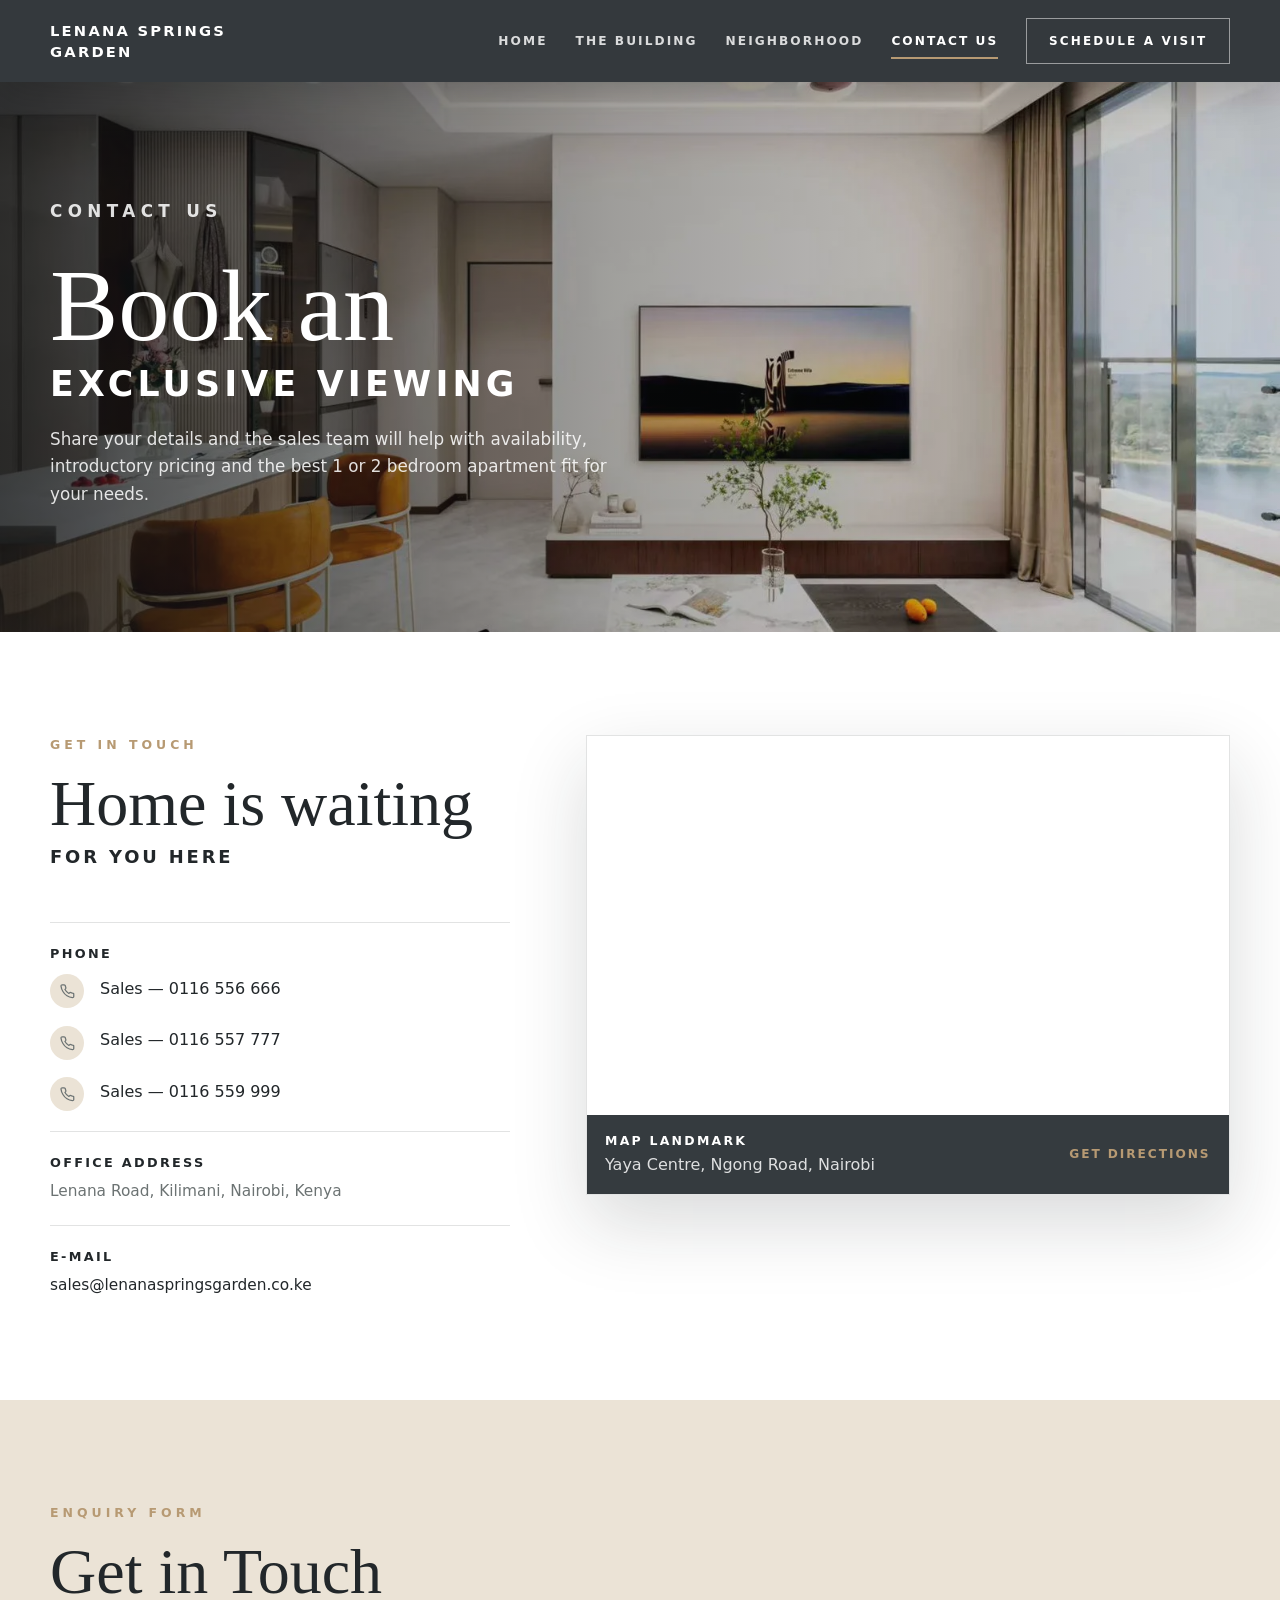
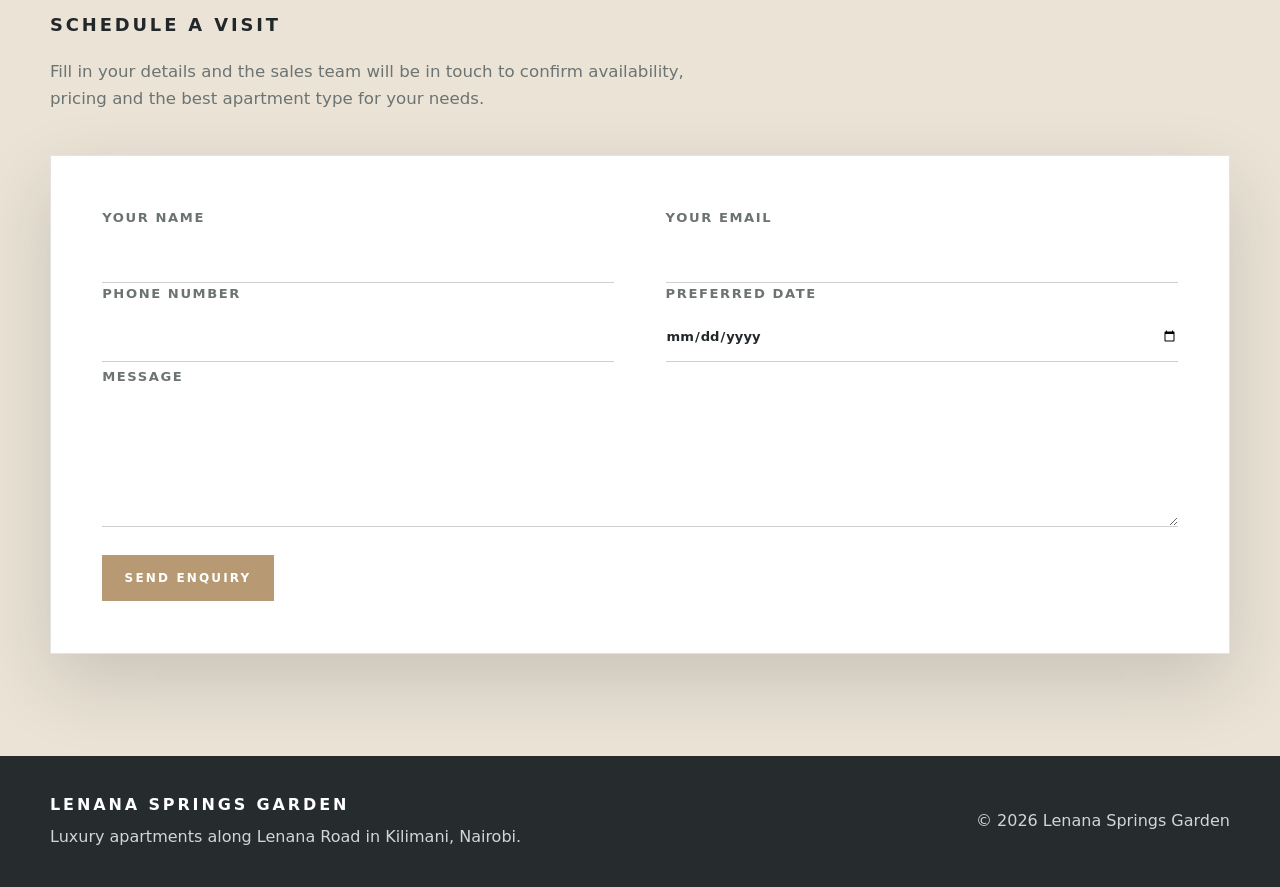
==== commit 28b4cd20: "Improve contacts design." ====
--- a/contact.html
+++ b/contact.html
@@ -82,11 +82,11 @@
             <div class="contact-details">
               <div>
                 <strong>Phone</strong>
-                <span class="contact-list">
-                  <a href="tel:+254116556666">Sales &mdash; 0116 556 666</a>
-                  <a href="tel:+254116557777">Sales &mdash; 0116 557 777</a>
-                  <a href="tel:+254116559999">Sales &mdash; 0116 559 999</a>
-                </span>
+                <ul class="phone-list">
+                  <li><span class="phone-icon" aria-hidden="true"><svg aria-hidden="true" xmlns="http://www.w3.org/2000/svg" width="16" height="16" viewBox="0 0 24 24" fill="none" stroke="currentColor" stroke-width="2" stroke-linecap="round" stroke-linejoin="round"><path d="M22 16.92v3a2 2 0 0 1-2.18 2 19.79 19.79 0 0 1-8.63-3.07A19.5 19.5 0 0 1 4.69 12 19.79 19.79 0 0 1 1.61 3.41 2 2 0 0 1 3.6 1.22h3a2 2 0 0 1 2 1.72c.127.96.361 1.903.7 2.81a2 2 0 0 1-.45 2.11L7.91 8.82a16 16 0 0 0 6.29 6.29l.95-.95a2 2 0 0 1 2.11-.45c.907.339 1.85.573 2.81.7A2 2 0 0 1 22 16.92z"/></svg></span><a href="tel:+254116556666">Sales &mdash; 0116 556 666</a></li>
+                  <li><span class="phone-icon" aria-hidden="true"><svg aria-hidden="true" xmlns="http://www.w3.org/2000/svg" width="16" height="16" viewBox="0 0 24 24" fill="none" stroke="currentColor" stroke-width="2" stroke-linecap="round" stroke-linejoin="round"><path d="M22 16.92v3a2 2 0 0 1-2.18 2 19.79 19.79 0 0 1-8.63-3.07A19.5 19.5 0 0 1 4.69 12 19.79 19.79 0 0 1 1.61 3.41 2 2 0 0 1 3.6 1.22h3a2 2 0 0 1 2 1.72c.127.96.361 1.903.7 2.81a2 2 0 0 1-.45 2.11L7.91 8.82a16 16 0 0 0 6.29 6.29l.95-.95a2 2 0 0 1 2.11-.45c.907.339 1.85.573 2.81.7A2 2 0 0 1 22 16.92z"/></svg></span><a href="tel:+254116557777">Sales &mdash; 0116 557 777</a></li>
+                  <li><span class="phone-icon" aria-hidden="true"><svg aria-hidden="true" xmlns="http://www.w3.org/2000/svg" width="16" height="16" viewBox="0 0 24 24" fill="none" stroke="currentColor" stroke-width="2" stroke-linecap="round" stroke-linejoin="round"><path d="M22 16.92v3a2 2 0 0 1-2.18 2 19.79 19.79 0 0 1-8.63-3.07A19.5 19.5 0 0 1 4.69 12 19.79 19.79 0 0 1 1.61 3.41 2 2 0 0 1 3.6 1.22h3a2 2 0 0 1 2 1.72c.127.96.361 1.903.7 2.81a2 2 0 0 1-.45 2.11L7.91 8.82a16 16 0 0 0 6.29 6.29l.95-.95a2 2 0 0 1 2.11-.45c.907.339 1.85.573 2.81.7A2 2 0 0 1 22 16.92z"/></svg></span><a href="tel:+254116559999">Sales &mdash; 0116 559 999</a></li>
+                </ul>
               </div>
               <div>
                 <strong>Office Address</strong>
--- a/styles.css
+++ b/styles.css
@@ -549,12 +549,20 @@
   display: inline-flex;
   align-items: center;
   justify-content: center;
+  flex-shrink: 0;
   width: 34px;
   height: 34px;
   border-radius: 999px;
   background: var(--paper-deep);
   color: var(--gold-dark);
-  font-size: 1rem;
+}
+
+.phone-icon svg {
+  margin-top: 10px;
+  margin-left: 10px;
+  width: 15px;
+  height: 15px;
+  display: block;
 }
 
 .map-panel {
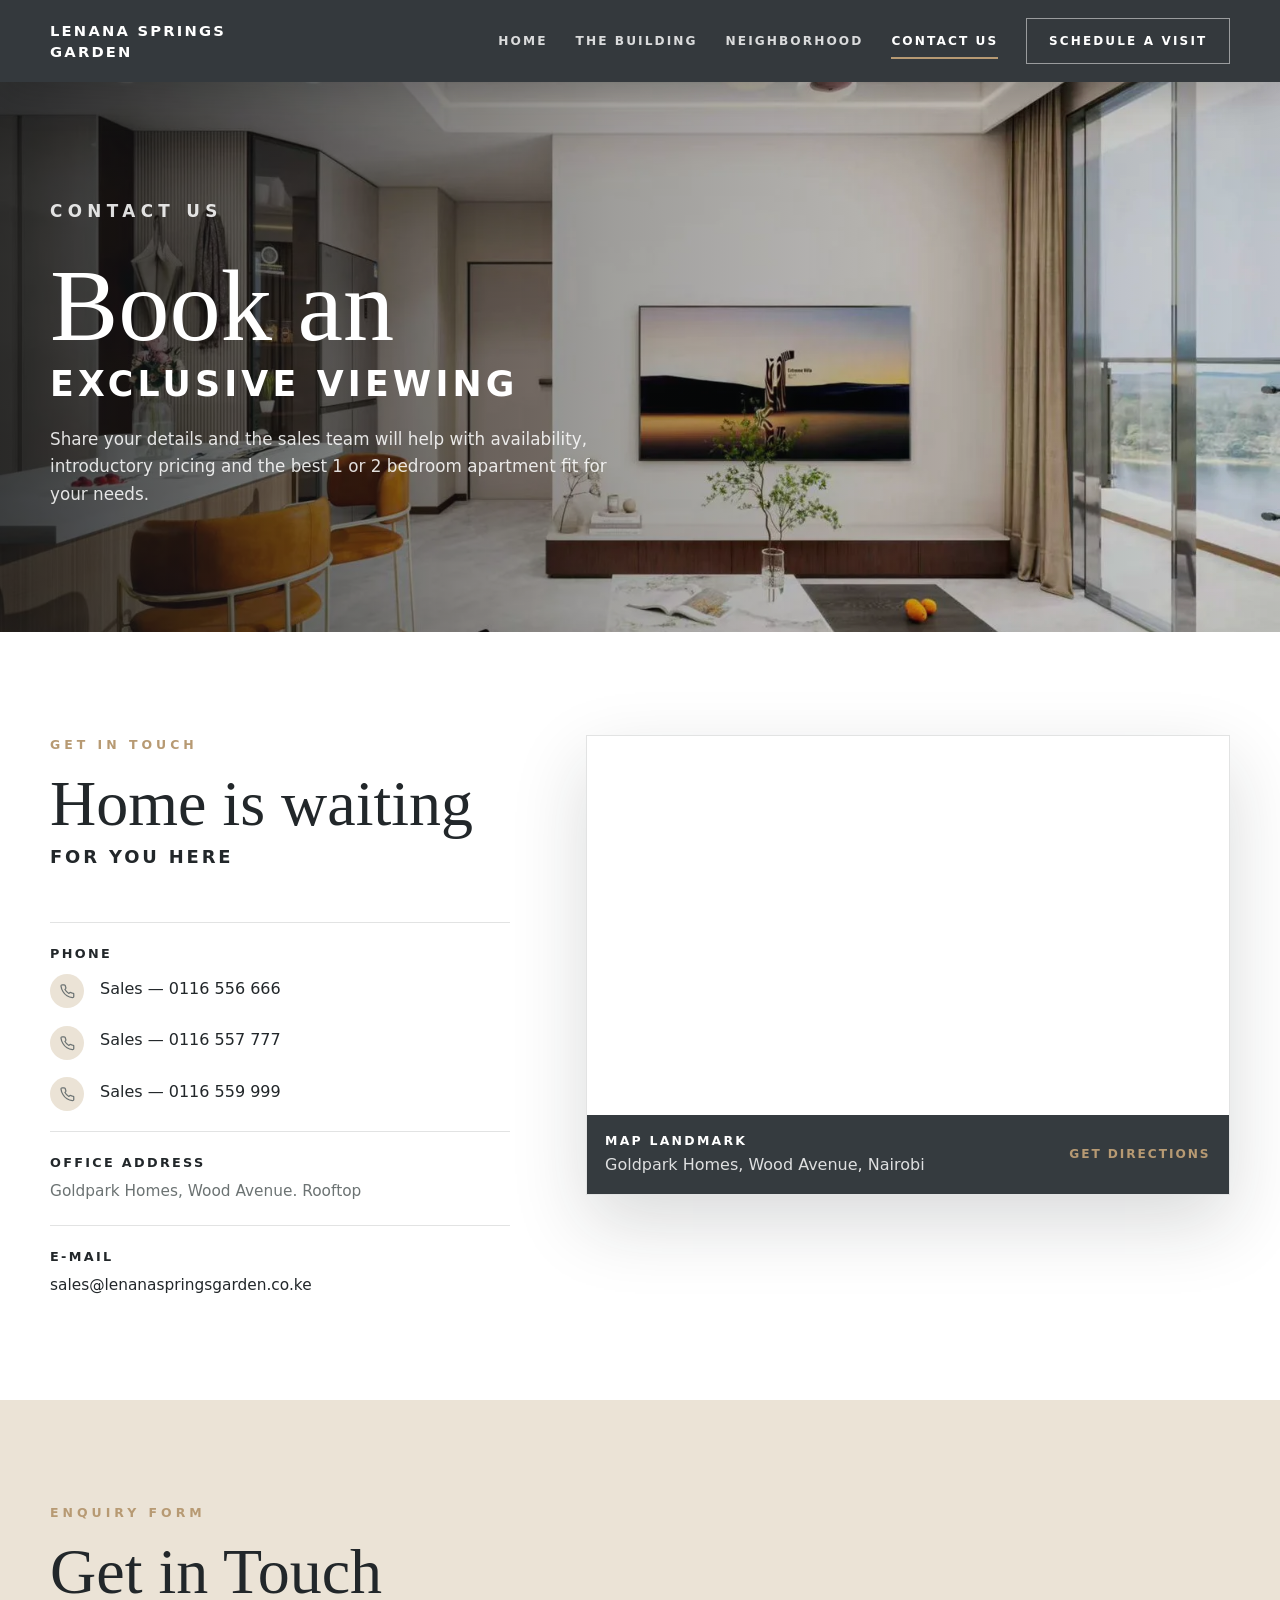
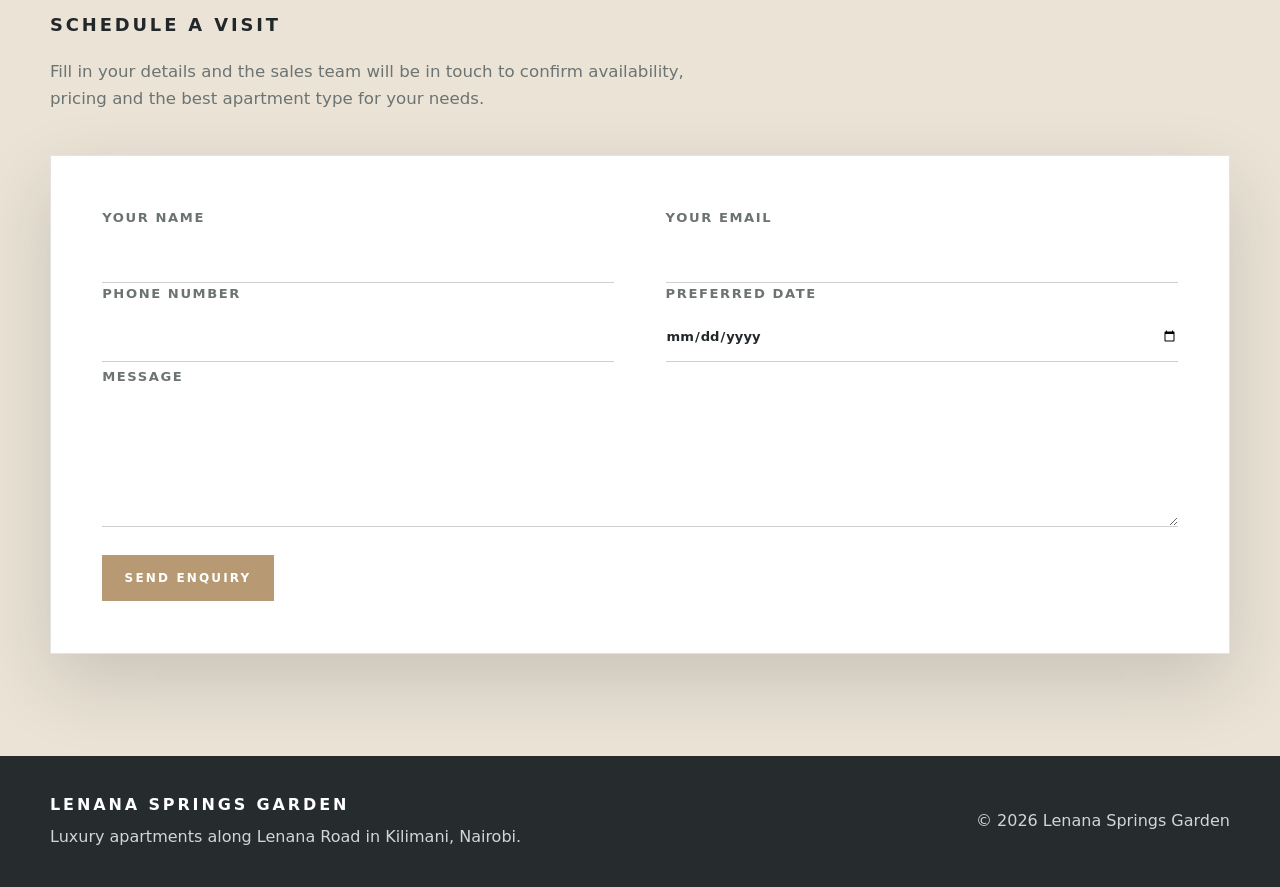
==== commit 9c964fb9: "Update location" ====
--- a/contact.html
+++ b/contact.html
@@ -28,7 +28,7 @@
       "telephone": ["0116556666", "0116557777", "0116559999"],
       "address": {
         "@type": "PostalAddress",
-        "streetAddress": "Lenana Road",
+        "streetAddress": "Goldpark Homes, Wood Avenue. Rooftop",
         "addressLocality": "Kilimani",
         "addressRegion": "Nairobi",
         "addressCountry": "KE"
@@ -90,7 +90,7 @@
               </div>
               <div>
                 <strong>Office Address</strong>
-                <span>Lenana Road, Kilimani, Nairobi, Kenya</span>
+                <span>Goldpark Homes, Wood Avenue. Rooftop</span>
               </div>
               <div>
                 <strong>E-mail</strong>
@@ -101,13 +101,13 @@
 
           <!-- Right: map -->
           <div class="map-panel contact-map-col" data-reveal="right">
-            <iframe title="Map to Yaya Centre on Ngong Road, Nairobi" loading="lazy" referrerpolicy="no-referrer-when-downgrade" src="https://www.google.com/maps?q=Yaya%20Centre%2C%20Ngong%20Road%2C%20Nairobi%2C%20Kenya&output=embed"></iframe>
+            <iframe title="Map to Goldpark Homes, Wood Avenue, Nairobi" loading="lazy" referrerpolicy="no-referrer-when-downgrade" src="https://www.google.com/maps?q=Goldpark%20Homes%2C%20Wood%20Avenue%2C%20Nairobi%2C%20Kenya&output=embed"></iframe>
             <div class="map-caption">
               <div>
                 <strong>Map Landmark</strong>
-                <span>Yaya Centre, Ngong Road, Nairobi</span>
+                <span>Goldpark Homes, Wood Avenue, Nairobi</span>
               </div>
-              <a href="https://www.google.com/maps/search/?api=1&query=Yaya%20Centre%2C%20Ngong%20Road%2C%20Nairobi%2C%20Kenya" target="_blank" rel="noopener">Get Directions</a>
+              <a href="https://www.google.com/maps/search/?api=1&query=Goldpark%20Homes%2C%20Wood%20Avenue%2C%20Nairobi%2C%20Kenya" target="_blank" rel="noopener">Get Directions</a>
             </div>
           </div>
 
